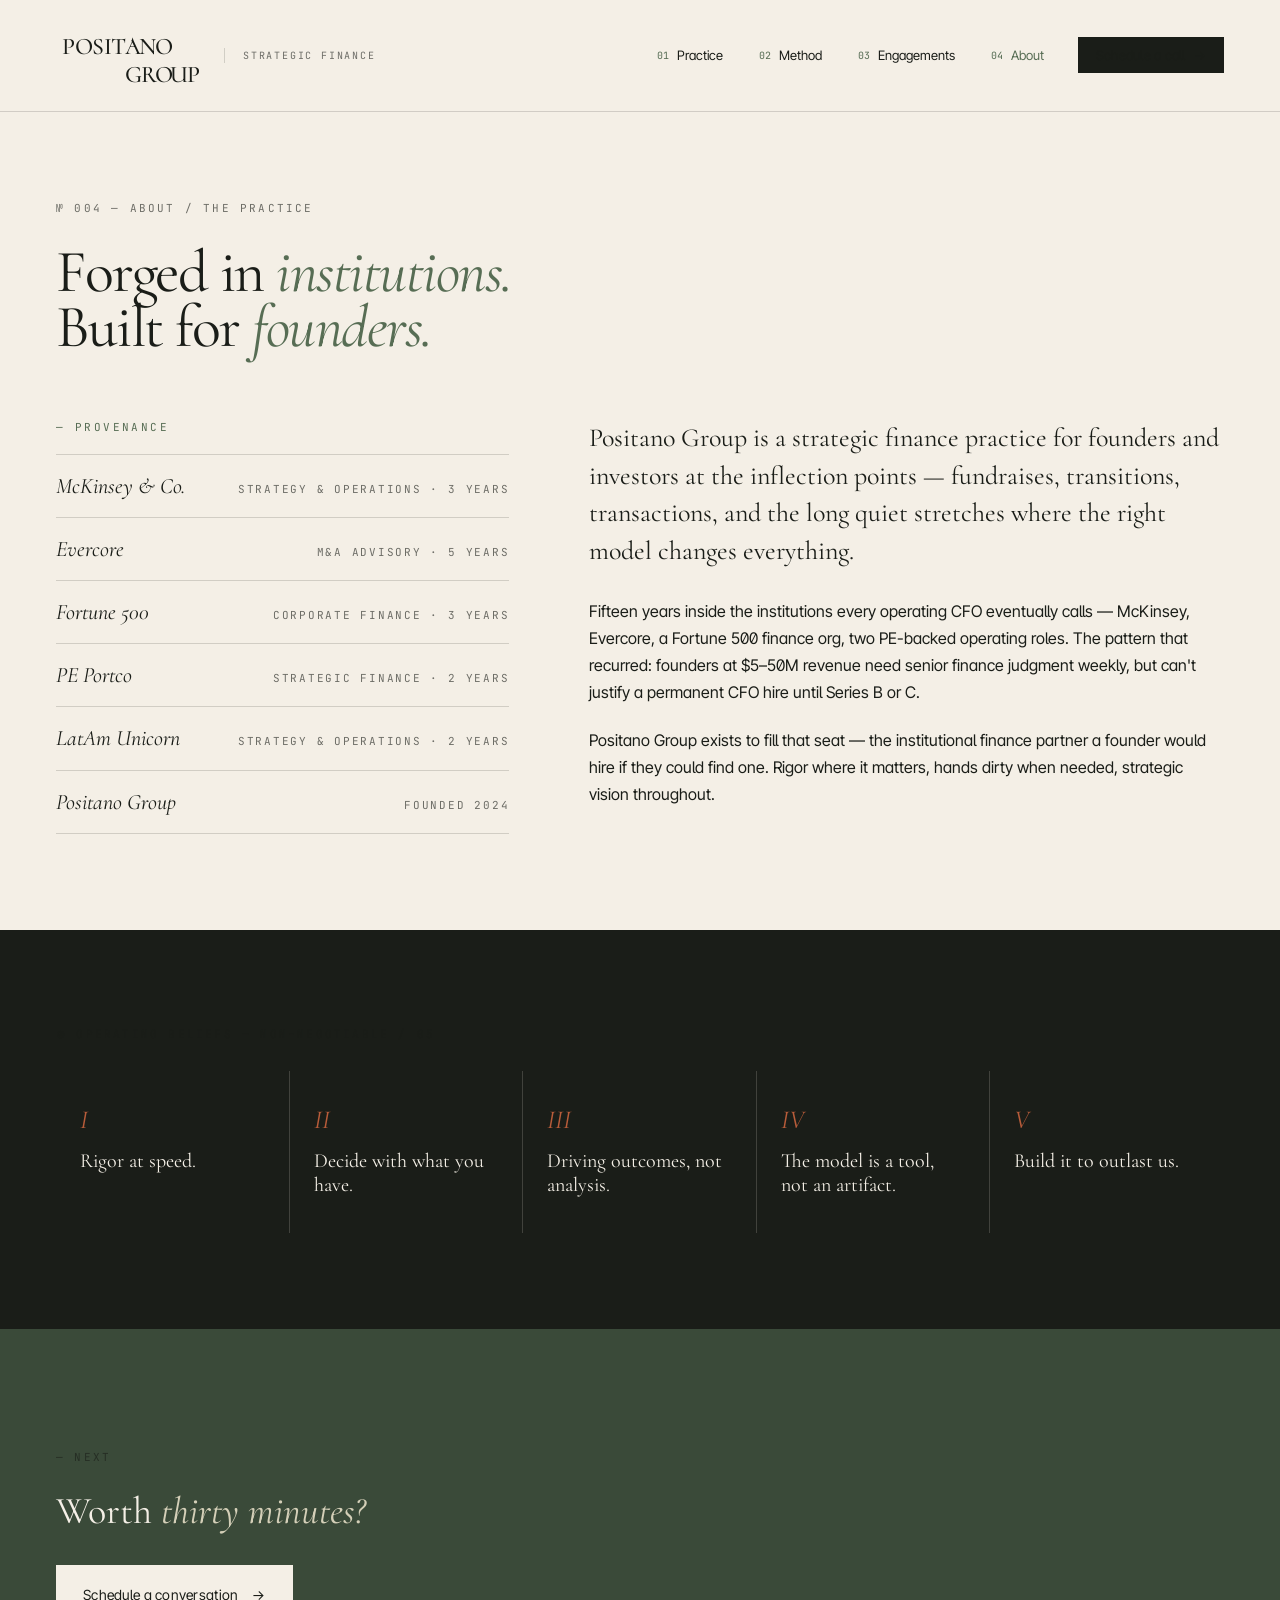
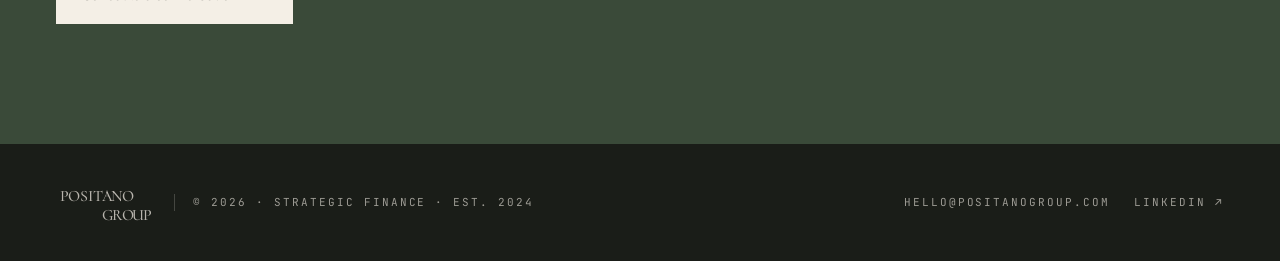
==== about.html @ 6367e3c0 "Add files via upload" ====
<!DOCTYPE html>
<html lang="en">
<head>
<meta charset="UTF-8">
<meta name="viewport" content="width=device-width, initial-scale=1.0">
<title>About | Positano Group — Strategic Finance</title>
<meta name="description" content="Founded in 2024 by a former operator and banker with McKinsey and Evercore experience. Institutional rigor combined with hands-on operational execution.">
<meta name="keywords" content="Positano Group founder, McKinsey CFO, Evercore advisor, fractional CFO background, strategic finance founder">
<meta name="author" content="Positano Group">
<meta name="robots" content="index, follow">
<meta name="theme-color" content="#3a4a39">
<link rel="canonical" href="https://positanogroup.com/about.html">

<meta property="og:type" content="website">
<meta property="og:url" content="https://positanogroup.com/about.html">
<meta property="og:title" content="About — Positano Group">
<meta property="og:description" content="Forged in institutions. Built for founders. A strategic finance practice for the inflection points.">
<meta property="og:image" content="https://positanogroup.com/og-image.png">
<meta property="og:image:width" content="1200">
<meta property="og:image:height" content="630">
<meta property="og:image:alt" content="Positano Group — Strategic Finance & Fractional CFO">
<meta property="twitter:card" content="summary_large_image">
<meta property="twitter:title" content="About — Positano Group">
<meta property="twitter:description" content="Forged in institutions. Built for founders.">
<meta property="twitter:image" content="https://positanogroup.com/og-image.png">

<link rel="icon" type="image/x-icon" href="favicon.ico">
<link rel="apple-touch-icon" href="apple-touch-icon.png">
<link rel="icon" type="image/png" sizes="512x512" href="icon-512.png">

<link rel="preconnect" href="https://fonts.googleapis.com">
<link rel="preconnect" href="https://fonts.gstatic.com" crossorigin>

<link href="https://fonts.googleapis.com/css2?family=Cormorant+Garamond:ital,wght@0,400;0,500;0,600;1,400;1,500&family=Inter+Tight:wght@400;500;600&family=JetBrains+Mono:wght@400;500&display=swap" rel="stylesheet">
<link rel="stylesheet" href="assets/styles.css">

<script type="application/ld+json">
{
  "@context": "https://schema.org",
  "@type": "AboutPage",
  "name": "About Positano Group",
  "url": "https://positanogroup.com/about.html",
  "mainEntity": { "@id": "https://positanogroup.com/#org" }
}
</script>
<script type="application/ld+json">
{
  "@context": "https://schema.org",
  "@type": "BreadcrumbList",
  "itemListElement": [
    { "@type": "ListItem", "position": 1, "name": "Home", "item": "https://positanogroup.com/" },
    { "@type": "ListItem", "position": 2, "name": "About", "item": "https://positanogroup.com/about.html" }
  ]
}
</script>
</head>
<body>
<a class="skip-link" href="#main">Skip to main content</a>

<header class="site-nav">
  <div class="nav-container">
    <a href="/" class="nav-brand" aria-label="Positano Group home">
      <span class="nav-logo">
        <svg viewBox="-8 -8 189.2 84" xmlns="http://www.w3.org/2000/svg" role="img" aria-label="POSITANO GROUP">
          <g font-family='"Cormorant Garamond", Georgia, serif' font-weight="500" font-size="30" fill="currentColor" text-anchor="middle">
            <text x="8.00" y="32">P</text><text x="26.80" y="32">O</text><text x="44.60" y="32">S</text><text x="57.90" y="32">I</text><text x="71.20" y="32">T</text><text x="88.50" y="32">A</text><text x="107.80" y="32">N</text><text x="127.60" y="32">O</text>
            <text x="89.50" y="68">G</text><text x="108.80" y="68">R</text><text x="127.60" y="68">O</text><text x="146.90" y="68">U</text><text x="165.20" y="68">P</text>
          </g>
        </svg>
      </span>
      <span class="nav-tag">Strategic Finance</span>
    </a>
    <button class="nav-toggle" type="button" aria-label="Toggle navigation menu" aria-expanded="false" aria-controls="primary-nav">
      <span></span><span></span><span></span>
    </button>
    <nav class="nav-links" id="primary-nav" aria-label="Primary">
      <a href="services.html"><span class="num">01</span>Practice</a>
      <a href="index.html#approach"><span class="num">02</span>Method</a>
      <a href="cases.html"><span class="num">03</span>Engagements</a>
      <a href="about.html"><span class="num">04</span>About</a>
      <a href="contact.html" class="nav-cta">Schedule a call <span aria-hidden="true">→</span></a>
    </nav>
  </div>
</header>

<main id="main">

<section class="page-hero">
  <div class="section-meta">№ 004 — About / The Practice</div>
  <h1>Forged in <span class="accent">institutions.</span><br>Built for <span class="accent">founders.</span></h1>
</section>

<section class="about-body">
  <div class="about-grid">
    <div>
      <div class="provenance-label">— Provenance</div>
      <ul class="provenance-list">
        <li><span class="k">McKinsey &amp; Co.</span><span class="v">Strategy &amp; Operations · 3 years</span></li>
        <li><span class="k">Evercore</span><span class="v">M&amp;A Advisory · 5 years</span></li>
        <li><span class="k">Fortune 500</span><span class="v">Corporate Finance · 3 years</span></li>
        <li><span class="k">PE Portco</span><span class="v">Strategic Finance · 2 years</span></li>
        <li><span class="k">LatAm Unicorn</span><span class="v">Strategy &amp; Operations · 2 years</span></li>
        <li><span class="k">Positano Group</span><span class="v">Founded 2024</span></li>
      </ul>
    </div>
    <div class="about-prose">
      <p class="lede">Positano Group is a strategic finance practice for founders and investors at the inflection points — fundraises, transitions, transactions, and the long quiet stretches where the right model changes everything.</p>
      <p>Fifteen years inside the institutions every operating CFO eventually calls — McKinsey, Evercore, a Fortune 500 finance org, two PE-backed operating roles. The pattern that recurred: founders at $5–50M revenue need senior finance judgment weekly, but can't justify a permanent CFO hire until Series B or C.</p>
      <p>Positano Group exists to fill that seat — the institutional finance partner a founder would hire if they could find one. Rigor where it matters, hands dirty when needed, strategic vision throughout.</p>
    </div>
  </div>
</section>

<section class="beliefs" aria-labelledby="beliefs-heading">
  <div class="section-meta">⊕ Operating Beliefs — Non-negotiable / 05</div>
  <h2 id="beliefs-heading" class="sr-only">Operating Beliefs</h2>
  <div class="beliefs-grid">
    <div class="belief"><span class="num">I</span><span class="t">Rigor at speed.</span></div>
    <div class="belief"><span class="num">II</span><span class="t">Decide with what you have.</span></div>
    <div class="belief"><span class="num">III</span><span class="t">Driving outcomes, not analysis.</span></div>
    <div class="belief"><span class="num">IV</span><span class="t">The model is a tool, not an artifact.</span></div>
    <div class="belief"><span class="num">V</span><span class="t">Build it to outlast us.</span></div>
  </div>
</section>

<section class="simple-cta" aria-labelledby="about-cta-heading">
  <div class="section-meta">— Next</div>
  <h2 id="about-cta-heading">Worth <span class="accent">thirty minutes?</span></h2>
  <a href="contact.html" class="btn-cream btn-inline">Schedule a conversation <span aria-hidden="true">→</span></a>
</section>

</main>

<footer class="site-footer">
  <div class="footer-brand">
    <span class="footer-logo">
      <svg viewBox="-8 -8 189.2 84" xmlns="http://www.w3.org/2000/svg" role="img" aria-label="POSITANO GROUP">
        <g font-family='"Cormorant Garamond", Georgia, serif' font-weight="500" font-size="30" fill="currentColor" text-anchor="middle">
          <text x="8.00" y="32">P</text><text x="26.80" y="32">O</text><text x="44.60" y="32">S</text><text x="57.90" y="32">I</text><text x="71.20" y="32">T</text><text x="88.50" y="32">A</text><text x="107.80" y="32">N</text><text x="127.60" y="32">O</text>
          <text x="89.50" y="68">G</text><text x="108.80" y="68">R</text><text x="127.60" y="68">O</text><text x="146.90" y="68">U</text><text x="165.20" y="68">P</text>
        </g>
      </svg>
    </span>
    <span class="footer-meta">© 2026 · Strategic Finance · Est. 2024</span>
  </div>
  <div class="footer-links">
    <a href="mailto:hello@positanogroup.com">hello@positanogroup.com</a>
    <a href="https://www.linkedin.com/company/positanogroup/" target="_blank" rel="noopener">LinkedIn ↗</a>
  </div>
</footer>

<script src="assets/site.js" defer></script>
</body>
</html>
---- assets/styles.css ----
/* =========================================================
   POSITANO GROUP — Production Stylesheet
   Editorial × Institutional · Single shared sheet, cached
   ========================================================= */

:root {
  /* Brand tokens */
  --a-cream: #f4efe6;
  --a-cream-warm: #ebe4d5;
  --a-paper: #fafaf6;
  --a-ink: #1a1d18;
  --a-ink-soft: rgba(26, 29, 24, 0.62);
  --a-rule: rgba(26, 29, 24, 0.16);
  --a-rule-soft: rgba(26, 29, 24, 0.08);
  --a-sage: #576d54;
  --a-sage-deep: #3a4a39;
  --a-sage-light: #9bb094;
  --a-gold: #b8945d;
  --a-clay: #b85c3a;

  /* Type stacks */
  --font-serif: "Cormorant Garamond", "EB Garamond", Georgia, "Times New Roman", serif;
  --font-sans:  "Inter Tight", "Helvetica Neue", Helvetica, Arial, sans-serif;
  --font-mono:  "JetBrains Mono", "IBM Plex Mono", ui-monospace, "SF Mono", Menlo, monospace;

  /* Spacing scale */
  --pad-x: 56px;
  --pad-x-sm: 24px;
  --nav-h: 80px;
}

/* ----- Reset ----- */
*, *::before, *::after { box-sizing: border-box; }
html { -webkit-text-size-adjust: 100%; scroll-behavior: smooth; }
body {
  margin: 0;
  background: var(--a-cream);
  color: var(--a-ink);
  font-family: var(--font-sans);
  font-size: 16px;
  line-height: 1.55;
  -webkit-font-smoothing: antialiased;
  -moz-osx-font-smoothing: grayscale;
  font-feature-settings: "ss01", "ss02", "cv11";
}
img, svg { display: block; max-width: 100%; }
button { font: inherit; cursor: pointer; background: none; border: none; padding: 0; color: inherit; }
a { color: inherit; text-decoration: none; }
h1, h2, h3, h4, h5, h6 { margin: 0; font-weight: 400; }
p, ul, ol { margin: 0; }
ul, ol { padding: 0; list-style: none; }
input, textarea, select { font: inherit; color: inherit; }

/* Screen-reader only */
.sr-only {
  position: absolute;
  width: 1px; height: 1px;
  padding: 0; margin: -1px;
  overflow: hidden;
  clip: rect(0, 0, 0, 0);
  white-space: nowrap;
  border: 0;
}

/* Skip link — a11y */
.skip-link {
  position: absolute; left: -9999px; top: 0;
  background: var(--a-ink); color: var(--a-cream);
  padding: 12px 18px; font-family: var(--font-mono); font-size: 12px;
  letter-spacing: 0.18em; z-index: 9999;
}
.skip-link:focus { left: 16px; top: 16px; }

/* ----- Type utilities ----- */
.font-serif { font-family: var(--font-serif); }
.font-sans  { font-family: var(--font-sans); }
.font-mono  { font-family: var(--font-mono); }
.tnum { font-variant-numeric: tabular-nums; }
.italic { font-style: italic; }
.sage { color: var(--a-sage); }
.sage-light { color: var(--a-sage-light); }
.clay { color: var(--a-clay); }
.ink-soft { color: var(--a-ink-soft); }

.meta {
  font-family: var(--font-mono);
  font-size: 11px;
  letter-spacing: 0.2em;
  text-transform: uppercase;
  color: var(--a-ink-soft);
}
.meta-sm {
  font-family: var(--font-mono);
  font-size: 10px;
  letter-spacing: 0.18em;
  text-transform: uppercase;
}

/* ============================================================
   NAVIGATION
   ============================================================ */
.site-nav {
  position: sticky; top: 0; z-index: 50;
  background: rgba(244, 239, 230, 0.96);
  backdrop-filter: blur(8px);
  -webkit-backdrop-filter: blur(8px);
  border-bottom: 1px solid var(--a-rule);
}
.nav-container {
  display: flex; align-items: center; justify-content: space-between;
  padding: 22px var(--pad-x);
  gap: 24px;
}
.nav-brand {
  display: flex; align-items: center; gap: 18px;
  flex-shrink: 0;
}
.nav-logo {
  width: 150px;
  color: var(--a-ink);
}
.nav-logo svg { width: 100%; height: auto; }
.nav-tag {
  font-family: var(--font-mono);
  font-size: 10px;
  letter-spacing: 0.18em;
  text-transform: uppercase;
  color: var(--a-ink-soft);
  padding-left: 18px;
  border-left: 1px solid var(--a-rule);
  white-space: nowrap;
}
.nav-links {
  display: flex; align-items: center; gap: 0;
}
.nav-links a {
  font-size: 13px;
  padding: 8px 18px;
  display: inline-flex; align-items: center; gap: 8px;
  color: var(--a-ink);
  transition: color 0.2s;
}
.nav-links a:hover,
.nav-links a.is-active { color: var(--a-sage); }
.nav-links a .num {
  font-family: var(--font-mono);
  font-size: 10px;
  color: var(--a-sage);
}
.nav-cta {
  margin-left: 16px;
  background: var(--a-ink);
  color: var(--a-cream);
  padding: 12px 22px;
  font-size: 13px;
  letter-spacing: 0.02em;
  display: inline-flex; align-items: center; gap: 10px;
  transition: background 0.2s, transform 0.2s;
}
.nav-cta:hover { background: var(--a-sage-deep); transform: translateY(-1px); }

/* Hamburger */
.nav-toggle {
  display: none;
  width: 32px; height: 32px;
  flex-direction: column;
  justify-content: center; align-items: center;
  gap: 5px;
}
.nav-toggle span {
  width: 22px; height: 1.5px;
  background: var(--a-ink);
  transition: transform 0.3s, opacity 0.2s;
}
.nav-toggle[aria-expanded="true"] span:nth-child(1) { transform: translateY(6.5px) rotate(45deg); }
.nav-toggle[aria-expanded="true"] span:nth-child(2) { opacity: 0; }
.nav-toggle[aria-expanded="true"] span:nth-child(3) { transform: translateY(-6.5px) rotate(-45deg); }

/* ============================================================
   SECTION PADDING + SHARED BLOCKS
   ============================================================ */
section {
  padding: 100px var(--pad-x);
}
.section-tight { padding: 64px var(--pad-x); }
.section-loose { padding: 140px var(--pad-x); }

.section-meta {
  font-family: var(--font-mono);
  font-size: 11px;
  letter-spacing: 0.2em;
  text-transform: uppercase;
  color: var(--a-ink-soft);
  margin-bottom: 28px;
  display: flex; align-items: center; gap: 14px;
  flex-wrap: wrap;
}
.section-meta .seats {
  color: var(--a-clay);
}
.section-meta .rule {
  flex: 1; height: 1px; background: var(--a-ink);
  min-width: 40px;
}

/* Tiny secondary geometric mark — preserves DGrid feel */
.mark-grid {
  width: 12px; height: 12px;
  flex-shrink: 0;
}

/* ============================================================
   HOMEPAGE — HERO
   ============================================================ */
.hero {
  padding: 88px var(--pad-x) 72px;
  position: relative;
}
.hero-grid {
  display: grid;
  grid-template-columns: 1.6fr 1fr;
  gap: 64px;
  align-items: end;
}
.hero h1 {
  font-family: var(--font-serif);
  font-size: clamp(40px, 5.5vw, 68px);
  line-height: 0.92;
  letter-spacing: -0.025em;
  font-weight: 400;
}
.hero h1 .accent { font-style: italic; color: var(--a-sage); }
.hero-side {
  padding-bottom: 12px;
}
.hero-side p {
  font-size: clamp(16px, 1.4vw, 18px);
  line-height: 1.55;
  margin-bottom: 32px;
  color: var(--a-ink);
}
.hero-ctas {
  display: flex; flex-direction: column; gap: 10px;
}

/* Buttons */
.btn-primary,
.btn-ghost,
.btn-cream {
  display: inline-flex;
  justify-content: space-between;
  align-items: center;
  padding: 18px 26px;
  font-size: 14px;
  letter-spacing: 0.02em;
  font-family: var(--font-sans);
  transition: background 0.25s, color 0.25s, transform 0.2s, border-color 0.25s;
  text-align: left;
  width: 100%;
}
.btn-primary {
  background: var(--a-ink);
  color: var(--a-cream);
  border: 1px solid var(--a-ink);
}
.btn-primary:hover { background: var(--a-sage-deep); border-color: var(--a-sage-deep); transform: translateY(-1px); }
.btn-ghost {
  background: transparent;
  color: var(--a-ink);
  border: 1px solid var(--a-ink);
}
.btn-ghost:hover { background: var(--a-ink); color: var(--a-cream); transform: translateY(-1px); }
.btn-cream {
  background: var(--a-cream);
  color: var(--a-ink);
  border: 1px solid var(--a-cream);
}
.btn-cream:hover { background: transparent; color: var(--a-cream); border-color: var(--a-cream); transform: translateY(-1px); }
.btn-inline {
  display: inline-flex;
  width: auto;
  gap: 14px;
}

/* ============================================================
   CREDENTIALS STRIP
   ============================================================ */
.credentials {
  border-top: 1px solid var(--a-rule);
  border-bottom: 1px solid var(--a-rule);
  padding: 24px var(--pad-x);
  display: flex; gap: 40px; align-items: center;
  background: var(--a-cream);
}
.credentials-label {
  font-family: var(--font-mono);
  font-size: 10px;
  letter-spacing: 0.22em;
  text-transform: uppercase;
  color: var(--a-ink-soft);
  flex-shrink: 0;
}
.credentials-list {
  display: flex; gap: 32px; flex: 1; flex-wrap: wrap;
}
.credentials-list li {
  display: flex; align-items: baseline; gap: 8px;
}
.credentials-list .k {
  font-family: var(--font-serif);
  font-size: 22px;
  font-style: italic;
}
.credentials-list .v {
  font-family: var(--font-mono);
  font-size: 10px;
  letter-spacing: 0.14em;
  text-transform: uppercase;
  color: var(--a-ink-soft);
}

/* ============================================================
   PHILOSOPHY (DARK)
   ============================================================ */
.philosophy {
  padding: 140px var(--pad-x);
  background: var(--a-ink);
  color: var(--a-cream);
  position: relative;
  overflow: hidden;
}
.regmark {
  position: absolute;
  font-family: var(--font-mono);
  font-size: 9px;
  letter-spacing: 0.2em;
  color: rgba(244, 239, 230, 0.35);
}
.regmark.tl { top: 24px; left: 24px; }
.regmark.tr { top: 24px; right: 24px; }
.regmark.bl { bottom: 24px; left: 24px; }
.regmark.br { bottom: 24px; right: 24px; }

.philosophy .section-meta { color: var(--a-clay); margin-bottom: 48px; }
.philosophy-quote {
  font-family: var(--font-serif);
  font-size: clamp(38px, 5.5vw, 68px);
  line-height: 0.92;
  font-weight: 400;
  letter-spacing: -0.03em;
  margin-bottom: 80px;
  max-width: 1280px;
}
.philosophy-quote .q-clay { color: var(--a-clay); font-style: italic; }
.philosophy-quote .q-sage { color: var(--a-sage-light); font-style: italic; }

.philosophy-cols {
  display: grid;
  grid-template-columns: repeat(3, 1fr);
  gap: 56px;
  padding-top: 40px;
  border-top: 1px solid rgba(244, 239, 230, 0.2);
}
.phil-col-head {
  display: flex; align-items: center; gap: 10px; margin-bottom: 18px;
}
.phil-col-head .num {
  font-family: var(--font-serif);
  font-size: 22px;
  font-style: italic;
  color: var(--a-clay);
}
.phil-col-head .rule {
  flex: 1; height: 1px; background: rgba(244, 239, 230, 0.25);
}
.phil-col-label {
  font-family: var(--font-mono);
  font-size: 11px;
  letter-spacing: 0.18em;
  text-transform: uppercase;
  color: var(--a-clay);
  margin-bottom: 14px;
}
.phil-col p {
  font-size: 16px; line-height: 1.55;
  color: rgba(244, 239, 230, 0.88);
}

/* ============================================================
   PRACTICE (services rows)
   ============================================================ */
.practice {
  padding: 120px var(--pad-x);
  background: var(--a-cream-warm);
  border-top: 1px solid var(--a-rule);
}
.practice-head {
  display: grid;
  grid-template-columns: 1fr 1.4fr;
  gap: 64px;
  align-items: end;
  margin-bottom: 72px;
}
.practice-head h2 {
  font-family: var(--font-serif);
  font-size: clamp(28px, 3.2vw, 38px);
  line-height: 0.98;
}
.practice-head p {
  font-size: 17px; line-height: 1.55; color: var(--a-ink-soft);
  padding-bottom: 12px;
}
.practice-list { border-top: 1px solid var(--a-rule); }
.practice-row {
  display: grid;
  grid-template-columns: 60px 1.2fr 1.6fr 220px;
  gap: 48px;
  padding: 40px 0;
  border-bottom: 1px solid var(--a-rule);
  align-items: start;
}
.practice-row .num {
  font-family: var(--font-serif);
  font-size: 28px;
  font-style: italic;
  color: var(--a-sage);
  padding-top: 4px;
}
.practice-row h3 {
  font-family: var(--font-serif);
  font-size: clamp(24px, 2.6vw, 32px);
  line-height: 1.1;
}
.practice-row .tag {
  font-family: var(--font-mono);
  font-size: 10px;
  letter-spacing: 0.18em;
  text-transform: uppercase;
  color: var(--a-ink-soft);
  margin-bottom: 12px;
}
.practice-row .blurb {
  font-size: 15px; line-height: 1.55; margin-bottom: 18px;
}
.practice-row .deliv {
  display: grid;
  grid-template-columns: 1fr 1fr;
  gap: 6px 16px;
}
.practice-row .deliv li {
  font-size: 13px; line-height: 1.5;
  color: var(--a-ink-soft);
  display: flex; gap: 8px;
}
.practice-row .deliv li::before {
  content: "—"; color: var(--a-sage); flex-shrink: 0;
}
.practice-row .inquire {
  font-family: var(--font-mono);
  font-size: 11px; letter-spacing: 0.18em;
  text-transform: uppercase;
  align-self: start;
  justify-self: end;
  display: inline-flex; align-items: center; gap: 8px;
  border-bottom: 1px solid var(--a-ink);
  padding-bottom: 2px;
  transition: color 0.2s, border-color 0.2s;
}
.practice-row .inquire:hover { color: var(--a-sage); border-color: var(--a-sage); }

/* ============================================================
   OPERATING MODEL (4 phases)
   ============================================================ */
.opmodel { padding: 120px var(--pad-x); }
.opmodel h2 {
  font-family: var(--font-serif);
  font-size: clamp(28px, 3.2vw, 38px);
  line-height: 0.98;
  margin-bottom: 64px;
  max-width: 1100px;
}
.phases {
  display: grid;
  grid-template-columns: repeat(4, 1fr);
  border-top: 1px solid var(--a-rule);
}
.phase {
  padding: 32px 28px 32px 28px;
  border-right: 1px solid var(--a-rule);
}
.phase:first-child { padding-left: 0; }
.phase:last-child { border-right: none; padding-right: 0; }
.phase .wk {
  font-family: var(--font-mono);
  font-size: 11px;
  letter-spacing: 0.18em;
  color: var(--a-sage);
  margin-bottom: 28px;
}
.phase h3 {
  font-family: var(--font-serif);
  font-size: 26px;
  margin-bottom: 16px;
  letter-spacing: -0.01em;
}
.phase p {
  font-size: 14px;
  line-height: 1.55;
  color: var(--a-ink-soft);
}

/* ============================================================
   CASES TABLE (dark — homepage preview)
   ============================================================ */
.cases-preview {
  padding: 120px var(--pad-x);
  background: var(--a-ink);
  color: var(--a-cream);
}
.cases-head {
  display: flex; justify-content: space-between;
  align-items: flex-end; gap: 32px;
  margin-bottom: 64px;
  flex-wrap: wrap;
}
.cases-head h2 {
  font-family: var(--font-serif);
  font-size: clamp(32px, 3.6vw, 42px);
  line-height: 0.95;
}
.cases-head .meta { color: rgba(244, 239, 230, 0.55); margin-bottom: 24px; }
.cases-head .view-all {
  font-family: var(--font-mono);
  font-size: 11px;
  letter-spacing: 0.18em;
  text-transform: uppercase;
  border-bottom: 1px solid var(--a-cream);
  padding-bottom: 3px;
  transition: color 0.2s, border-color 0.2s;
}
.cases-head .view-all:hover { color: var(--a-sage-light); border-color: var(--a-sage-light); }

.cases-table {
  border: 1px solid rgba(244, 239, 230, 0.2);
}
.cases-thead,
.cases-row {
  display: grid;
  grid-template-columns: 1.6fr 1fr 2fr 3fr 1fr;
  gap: 16px;
  padding: 24px;
  align-items: center;
}
.cases-thead {
  padding: 14px 24px;
  border-bottom: 1px solid rgba(244, 239, 230, 0.2);
  font-family: var(--font-mono);
  font-size: 10px;
  letter-spacing: 0.2em;
  text-transform: uppercase;
  color: rgba(244, 239, 230, 0.55);
}
.cases-thead span:last-child { text-align: right; }
.cases-row {
  border-bottom: 1px solid rgba(244, 239, 230, 0.12);
}
.cases-row:last-child { border-bottom: none; }
.cases-row .co {
  font-family: var(--font-serif);
  font-size: 20px;
}
.cases-row .stage {
  font-family: var(--font-mono);
  font-size: 11px;
  letter-spacing: 0.14em;
  color: var(--a-sage-light);
}
.cases-row .focus { font-size: 13px; color: rgba(244, 239, 230, 0.7); }
.cases-row .outcome { font-size: 13px; line-height: 1.5; color: rgba(244, 239, 230, 0.85); }
.cases-row .metric { text-align: right; }
.cases-row .metric .n {
  font-family: var(--font-serif);
  font-variant-numeric: tabular-nums;
  font-size: 28px;
  font-style: italic;
  color: var(--a-sage-light);
}
.cases-row .metric .l {
  font-family: var(--font-mono);
  font-size: 9px;
  letter-spacing: 0.16em;
  text-transform: uppercase;
  color: rgba(244, 239, 230, 0.5);
  margin-top: 4px;
}

/* ============================================================
   ENGAGEMENT / PRICING TIERS
   ============================================================ */
.engagement { padding: 120px var(--pad-x); }
.engagement h2 {
  font-family: var(--font-serif);
  font-size: clamp(28px, 3.2vw, 38px);
  line-height: 0.98;
  margin-bottom: 64px;
  max-width: 1100px;
}
.tiers {
  display: grid;
  grid-template-columns: repeat(3, 1fr);
  border: 1px solid var(--a-rule);
}
.tier {
  padding: 36px;
  background: transparent;
  color: var(--a-ink);
  border-right: 1px solid var(--a-rule);
  display: flex; flex-direction: column;
}
.tier:last-child { border-right: none; }
.tier.featured {
  background: var(--a-sage-deep);
  color: var(--a-cream);
}
.tier-head {
  display: flex; justify-content: space-between;
  align-items: baseline; margin-bottom: 18px;
  gap: 12px;
}
.tier h3 {
  font-family: var(--font-serif);
  font-size: 26px;
  font-style: italic;
}
.tier-badge {
  font-family: var(--font-mono);
  font-size: 9px;
  letter-spacing: 0.18em;
  text-transform: uppercase;
  background: var(--a-cream);
  color: var(--a-sage-deep);
  padding: 4px 10px;
}
.tier .cad {
  font-family: var(--font-mono);
  font-size: 10px;
  letter-spacing: 0.18em;
  text-transform: uppercase;
  opacity: 0.7;
  margin-bottom: 24px;
}
.tier .desc {
  font-size: 14px;
  line-height: 1.55;
  margin-bottom: 28px;
  opacity: 0.88;
}
.tier ul {
  display: flex; flex-direction: column; gap: 10px;
  margin-bottom: 32px;
  flex: 1;
}
.tier ul li {
  font-size: 13px;
  display: flex; gap: 12px;
  opacity: 0.92;
}
.tier ul li::before { content: "—"; flex-shrink: 0; }
.tier-cta {
  background: var(--a-ink);
  color: var(--a-cream);
  padding: 14px 20px;
  font-size: 13px;
  display: flex; justify-content: space-between; align-items: center;
  transition: background 0.2s, transform 0.2s;
}
.tier.featured .tier-cta {
  background: var(--a-cream);
  color: var(--a-ink);
}
.tier-cta:hover { transform: translateY(-1px); }
.engagement-note {
  font-size: 13px;
  color: var(--a-ink-soft);
  margin-top: 24px;
  font-style: italic;
}

/* ============================================================
   CONTACT / CTA (DARK SAGE)
   ============================================================ */
.contact {
  padding: 140px var(--pad-x);
  background: var(--a-sage-deep);
  color: var(--a-cream);
}
.contact-grid {
  display: grid;
  grid-template-columns: 1.2fr 1fr;
  gap: 80px;
}
.contact-lede h2 {
  font-family: var(--font-serif);
  font-size: clamp(38px, 5vw, 60px);
  line-height: 0.92;
}
.contact-lede h2 .accent {
  font-style: italic;
  color: #d4cfb8;
}
.contact-lede p {
  font-size: clamp(16px, 1.4vw, 18px);
  line-height: 1.55;
  margin-top: 40px;
  max-width: 480px;
  color: rgba(244, 239, 230, 0.85);
}
.contact-meta {
  margin-top: 48px;
  display: flex; flex-direction: column; gap: 14px;
}
.contact-meta .row {
  display: flex; justify-content: space-between;
  align-items: baseline;
  border-bottom: 1px solid rgba(244, 239, 230, 0.2);
  padding-bottom: 10px;
  gap: 16px;
}
.contact-meta .k {
  font-family: var(--font-mono);
  font-size: 11px;
  letter-spacing: 0.18em;
  text-transform: uppercase;
  color: rgba(244, 239, 230, 0.55);
}
.contact-meta .v {
  font-family: var(--font-serif);
  font-size: 18px;
  text-align: right;
}
.contact-meta a.v { transition: color 0.2s; }
.contact-meta a.v:hover { color: var(--a-sage-light); }

.contact-form-card {
  background: var(--a-cream);
  color: var(--a-ink);
  padding: 36px;
}
.contact-form-card .form-meta {
  font-family: var(--font-mono);
  font-size: 10px;
  letter-spacing: 0.2em;
  text-transform: uppercase;
  color: var(--a-ink-soft);
  margin-bottom: 28px;
}

/* Form fields styled to match the editorial intake card */
.form-field {
  margin-bottom: 22px;
  border-bottom: 1px solid var(--a-rule);
  padding-bottom: 12px;
}
.form-field label {
  display: block;
  font-family: var(--font-mono);
  font-size: 10px;
  letter-spacing: 0.18em;
  text-transform: uppercase;
  color: var(--a-ink-soft);
  margin-bottom: 8px;
}
.form-field input,
.form-field textarea {
  width: 100%;
  border: none;
  background: transparent;
  font-family: var(--font-serif);
  font-size: 20px;
  color: var(--a-ink);
  padding: 4px 0;
  outline: none;
  resize: vertical;
}
.form-field input::placeholder,
.form-field textarea::placeholder {
  color: var(--a-ink-soft);
  font-style: italic;
}
.form-field input:focus,
.form-field textarea:focus {
  outline: none;
}
.form-field:focus-within {
  border-bottom-color: var(--a-sage);
}
.form-field textarea {
  font-family: var(--font-sans);
  font-size: 14px;
  min-height: 90px;
  line-height: 1.55;
}
.form-submit {
  width: 100%;
  background: var(--a-ink);
  color: var(--a-cream);
  padding: 18px 24px;
  font-size: 14px;
  letter-spacing: 0.02em;
  display: flex; justify-content: space-between; align-items: center;
  transition: background 0.25s, transform 0.2s;
  margin-top: 8px;
}
.form-submit:hover { background: var(--a-sage); transform: translateY(-1px); }
.form-success {
  display: none;
  background: var(--a-sage);
  color: var(--a-cream);
  padding: 18px 24px;
  font-size: 14px;
  margin-top: 8px;
}
.form-success.is-visible { display: block; }

/* ============================================================
   CALENDLY (lazy-loaded)
   ============================================================ */
.calendly-shell {
  margin-top: 40px;
  background: var(--a-cream);
  color: var(--a-ink);
  padding: 28px;
  display: flex; flex-direction: column; align-items: flex-start;
  gap: 18px;
  border: 1px solid var(--a-rule);
}
.calendly-shell h3 {
  font-family: var(--font-serif);
  font-size: 22px;
  font-style: italic;
}
.calendly-shell p {
  font-size: 13px; line-height: 1.55; color: var(--a-ink-soft);
}
.calendly-load-btn {
  display: inline-flex; align-items: center; gap: 12px;
  background: var(--a-ink);
  color: var(--a-cream);
  padding: 14px 22px;
  font-size: 13px;
  letter-spacing: 0.02em;
  transition: background 0.2s, transform 0.2s;
}
.calendly-load-btn:hover { background: var(--a-sage); transform: translateY(-1px); }
.calendly-inline-widget { width: 100%; min-height: 700px; }

/* ============================================================
   FOOTER
   ============================================================ */
.site-footer {
  padding: 36px var(--pad-x);
  background: var(--a-ink);
  color: rgba(244, 239, 230, 0.6);
  display: flex; justify-content: space-between;
  align-items: center; gap: 24px;
  flex-wrap: wrap;
}
.footer-brand {
  display: flex; align-items: center; gap: 18px;
}
.footer-logo { width: 100px; opacity: 0.85; color: rgba(244, 239, 230, 0.85); }
.footer-logo svg { width: 100%; height: auto; }
.footer-meta {
  font-family: var(--font-mono);
  font-size: 11px;
  letter-spacing: 0.18em;
  text-transform: uppercase;
  padding-left: 18px;
  border-left: 1px solid rgba(244, 239, 230, 0.2);
}
.footer-links {
  font-family: var(--font-mono);
  font-size: 11px;
  letter-spacing: 0.18em;
  text-transform: uppercase;
  display: flex; gap: 24px;
}
.footer-links a { transition: color 0.2s; }
.footer-links a:hover { color: var(--a-cream); }

/* ============================================================
   SERVICES PAGE — detailed rows
   ============================================================ */
.page-hero { padding: 88px var(--pad-x) 64px; }
.page-hero h1 {
  font-family: var(--font-serif);
  font-size: clamp(40px, 5vw, 60px);
  line-height: 0.92;
  letter-spacing: -0.025em;
}
.page-hero h1 .accent { font-style: italic; color: var(--a-sage); }
.page-hero p {
  font-size: clamp(16px, 1.4vw, 18px);
  line-height: 1.55;
  margin-top: 40px;
  max-width: 720px;
}

.services-list {
  padding: 0 var(--pad-x);
  background: var(--a-cream-warm);
  border-top: 1px solid var(--a-rule);
  border-bottom: 1px solid var(--a-rule);
}
.service-row {
  display: grid;
  grid-template-columns: 80px 1.3fr 2fr 200px;
  gap: 56px;
  padding: 64px 0;
  border-bottom: 1px solid var(--a-rule);
  align-items: start;
}
.service-row:last-child { border-bottom: none; }
.service-row .num {
  font-family: var(--font-serif);
  font-size: 42px;
  font-style: italic;
  color: var(--a-sage);
  line-height: 1;
}
.service-row .cat {
  font-family: var(--font-mono);
  font-size: 10px;
  letter-spacing: 0.22em;
  text-transform: uppercase;
  color: var(--a-ink-soft);
  margin-bottom: 16px;
}
.service-row h2 {
  font-family: var(--font-serif);
  font-size: clamp(26px, 3vw, 34px);
  line-height: 1.05;
  margin-bottom: 18px;
}
.service-row .lede { font-size: 16px; line-height: 1.55; }
.service-row .deliv-label {
  font-family: var(--font-mono);
  font-size: 11px;
  letter-spacing: 0.2em;
  text-transform: uppercase;
  color: var(--a-sage);
  margin-bottom: 14px;
}
.service-row .deliv-list {
  display: flex; flex-direction: column; gap: 10px;
  margin-bottom: 28px;
}
.service-row .deliv-list li {
  font-size: 14px; line-height: 1.5;
  display: flex; gap: 12px;
}
.service-row .deliv-list li::before { content: "—"; color: var(--a-sage); flex-shrink: 0; }
.service-row .excludes {
  padding-top: 18px;
  border-top: 1px solid var(--a-rule);
}
.service-row .excludes-label {
  font-family: var(--font-mono);
  font-size: 10px;
  letter-spacing: 0.2em;
  text-transform: uppercase;
  color: var(--a-clay);
  margin-bottom: 8px;
}
.service-row .excludes p {
  font-size: 13px; line-height: 1.55;
  color: var(--a-ink-soft);
  font-style: italic;
}
.service-row .when-label {
  font-family: var(--font-mono);
  font-size: 10px;
  letter-spacing: 0.2em;
  text-transform: uppercase;
  color: var(--a-ink-soft);
  margin-bottom: 8px;
}
.service-row .when-body {
  font-size: 13px; line-height: 1.55;
  margin-bottom: 24px;
}

/* ============================================================
   CASES PAGE
   ============================================================ */
.aggregate-band {
  padding: 48px var(--pad-x);
  background: var(--a-cream-warm);
  border-top: 1px solid var(--a-rule);
  border-bottom: 1px solid var(--a-rule);
}
.aggregate-grid {
  display: grid;
  grid-template-columns: repeat(4, 1fr);
}
.aggregate-cell {
  border-right: 1px solid var(--a-rule);
  padding: 0 36px;
}
.aggregate-cell:first-child { padding-left: 0; }
.aggregate-cell:last-child { border-right: none; padding-right: 0; }
.aggregate-cell .n {
  font-family: var(--font-serif);
  font-variant-numeric: tabular-nums;
  font-size: 38px;
  line-height: 1;
  color: var(--a-sage-deep);
}
.aggregate-cell p {
  font-size: 13px;
  line-height: 1.5;
  color: var(--a-ink-soft);
  margin-top: 16px;
}

.case-detail-list { padding: 0 var(--pad-x); }
.case-detail {
  padding: 64px 0;
  border-bottom: 1px solid var(--a-rule);
}
.case-detail:last-child { border-bottom: none; }
.case-detail .case-tag {
  font-family: var(--font-mono);
  font-size: 11px;
  letter-spacing: 0.22em;
  text-transform: uppercase;
  color: var(--a-clay);
  margin-bottom: 18px;
}
.case-detail-grid {
  display: grid;
  grid-template-columns: 2fr 1fr;
  gap: 64px;
}
.case-detail h3 {
  font-family: var(--font-serif);
  font-size: clamp(22px, 2.6vw, 30px);
  line-height: 1.1;
  margin-bottom: 18px;
}
.case-detail .detail-body { font-size: 15px; line-height: 1.6; }
.case-metrics {
  display: flex; flex-direction: column;
  border-left: 1px solid var(--a-rule);
  padding-left: 32px;
}
.case-metric {
  padding: 14px 0;
  border-bottom: 1px solid var(--a-rule);
}
.case-metric:last-child { border-bottom: none; }
.case-metric .n {
  font-family: var(--font-serif);
  font-variant-numeric: tabular-nums;
  font-size: 26px;
  font-style: italic;
  color: var(--a-sage);
  line-height: 1;
}
.case-metric .l {
  font-family: var(--font-mono);
  font-size: 10px;
  letter-spacing: 0.18em;
  text-transform: uppercase;
  color: var(--a-ink-soft);
  margin-top: 6px;
}

/* Full case studies table (preserved from original) */
.full-cases {
  padding: 96px var(--pad-x);
  background: var(--a-cream);
  border-top: 1px solid var(--a-rule);
}
.full-cases h2 {
  font-family: var(--font-serif);
  font-size: clamp(28px, 3.2vw, 38px);
  margin-bottom: 32px;
}
.cases-table-wrap {
  overflow-x: auto;
  border: 1px solid var(--a-rule);
}
.cases-full-table {
  width: 100%;
  border-collapse: collapse;
  min-width: 800px;
}
.cases-full-table thead {
  background: var(--a-sage-deep);
  color: var(--a-cream);
}
.cases-full-table th {
  font-family: var(--font-mono);
  font-size: 10px;
  letter-spacing: 0.2em;
  text-transform: uppercase;
  font-weight: 500;
  padding: 16px 18px;
  text-align: left;
}
.cases-full-table td {
  padding: 18px;
  font-size: 13px;
  line-height: 1.55;
  border-bottom: 1px solid var(--a-rule);
  vertical-align: top;
}
.cases-full-table tr:nth-child(even) td { background: var(--a-cream-warm); }
.cases-full-table tbody tr:last-child td { border-bottom: none; }
.cases-full-table td:first-child {
  font-family: var(--font-serif);
  font-size: 16px;
  font-style: italic;
  color: var(--a-ink);
}

/* ============================================================
   ABOUT PAGE
   ============================================================ */
.about-body {
  padding: 0 var(--pad-x) 96px;
}
.about-grid {
  display: grid;
  grid-template-columns: 1fr 1.4fr;
  gap: 80px;
  align-items: start;
}
.provenance-label {
  font-family: var(--font-mono);
  font-size: 11px;
  letter-spacing: 0.22em;
  text-transform: uppercase;
  color: var(--a-sage);
  margin-bottom: 18px;
}
.provenance-list {
  border-top: 1px solid var(--a-rule);
  border-bottom: 1px solid var(--a-rule);
}
.provenance-list li {
  display: flex; justify-content: space-between; align-items: baseline;
  padding: 14px 0;
  border-bottom: 1px solid var(--a-rule);
  gap: 16px;
}
.provenance-list li:last-child { border-bottom: none; }
.provenance-list .k {
  font-family: var(--font-serif);
  font-size: 22px;
  font-style: italic;
}
.provenance-list .v {
  font-family: var(--font-mono);
  font-size: 11px;
  letter-spacing: 0.16em;
  text-transform: uppercase;
  color: var(--a-ink-soft);
  text-align: right;
}
.about-prose .lede {
  font-family: var(--font-serif);
  font-size: clamp(20px, 2.2vw, 26px);
  line-height: 1.45;
  margin-bottom: 28px;
}
.about-prose p {
  font-size: 16px;
  line-height: 1.7;
  margin-bottom: 20px;
}

.beliefs {
  padding: 96px var(--pad-x);
  background: var(--a-ink);
  color: var(--a-cream);
}
.beliefs .meta { color: var(--a-clay); margin-bottom: 36px; }
.beliefs-grid {
  display: grid;
  grid-template-columns: repeat(5, 1fr);
}
.belief {
  padding: 36px 24px;
  border-right: 1px solid rgba(244, 239, 230, 0.18);
  display: flex; flex-direction: column; gap: 16px;
}
.belief:last-child { border-right: none; }
.belief .num {
  font-family: var(--font-serif);
  font-size: 26px;
  font-style: italic;
  color: var(--a-clay);
  line-height: 1;
}
.belief .t {
  font-family: var(--font-serif);
  font-size: 20px;
  line-height: 1.2;
}

.simple-cta {
  padding: 120px var(--pad-x);
  background: var(--a-sage-deep);
  color: var(--a-cream);
}
.simple-cta .meta { color: rgba(244, 239, 230, 0.55); margin-bottom: 32px; }
.simple-cta h2 {
  font-family: var(--font-serif);
  font-size: clamp(28px, 3.2vw, 38px);
  line-height: 0.92;
  margin-bottom: 36px;
  max-width: 1100px;
}
.simple-cta h2 .accent { font-style: italic; color: #d4cfb8; }
.simple-cta-ink { background: var(--a-ink); }
.simple-cta-ink .meta { color: var(--a-clay); }
.simple-cta-ink h2 .accent { color: var(--a-sage-light); }

/* ============================================================
   CONTACT PAGE — intake + direct
   ============================================================ */
.contact-page-body {
  padding: 0 var(--pad-x) 96px;
  display: grid;
  grid-template-columns: 1.4fr 1fr;
  gap: 80px;
  align-items: start;
}
.intake-card {
  background: var(--a-cream-warm);
  border: 1px solid var(--a-rule);
  padding: 40px;
}
.intake-card .intake-label {
  font-family: var(--font-mono);
  font-size: 11px;
  letter-spacing: 0.22em;
  text-transform: uppercase;
  color: var(--a-sage);
  margin-bottom: 28px;
}
.direct-info { padding-top: 16px; }
.direct-info .direct-label {
  font-family: var(--font-mono);
  font-size: 11px;
  letter-spacing: 0.22em;
  text-transform: uppercase;
  color: var(--a-sage);
  margin-bottom: 24px;
}
.direct-list {
  display: flex; flex-direction: column; gap: 24px;
  margin-bottom: 48px;
}
.direct-list .k {
  font-family: var(--font-mono);
  font-size: 10px;
  letter-spacing: 0.2em;
  text-transform: uppercase;
  color: var(--a-ink-soft);
  margin-bottom: 8px;
}
.direct-list .v {
  font-family: var(--font-serif);
  font-size: 22px;
}
.direct-list a.v { transition: color 0.2s; }
.direct-list a.v:hover { color: var(--a-sage); }

.next-block {
  background: var(--a-ink);
  color: var(--a-cream);
  padding: 32px;
}
.next-block .next-label {
  font-family: var(--font-mono);
  font-size: 10px;
  letter-spacing: 0.2em;
  text-transform: uppercase;
  color: var(--a-clay);
  margin-bottom: 18px;
}
.next-block ol {
  display: flex; flex-direction: column; gap: 14px;
}
.next-block ol li {
  display: grid;
  grid-template-columns: 40px 1fr;
  gap: 16px;
  align-items: baseline;
}
.next-block ol li .n {
  font-family: var(--font-mono);
  font-size: 12px;
  color: var(--a-clay);
}
.next-block ol li .t {
  font-size: 14px;
  line-height: 1.55;
  color: rgba(244, 239, 230, 0.88);
}

/* ============================================================
   PAGE-ENTRY ANIMATION (subtle)
   ============================================================ */
@keyframes pgRise {
  from { opacity: 0; transform: translateY(8px); }
  to { opacity: 1; transform: translateY(0); }
}
.reveal { animation: pgRise 0.7s cubic-bezier(0.2, 0.7, 0.2, 1) both; }

@media (prefers-reduced-motion: reduce) {
  *, *::before, *::after {
    animation-duration: 0.01ms !important;
    animation-iteration-count: 1 !important;
    transition-duration: 0.01ms !important;
    scroll-behavior: auto !important;
  }
}

/* ============================================================
   RESPONSIVE — TABLET (≤ 1024px)
   ============================================================ */
@media (max-width: 1024px) {
  :root { --pad-x: 36px; }

  .hero-grid { grid-template-columns: 1fr; gap: 40px; }
  .hero-side { padding-bottom: 0; }

  .practice-head { grid-template-columns: 1fr; gap: 28px; }
  .practice-row {
    grid-template-columns: 40px 1fr;
    gap: 24px;
  }
  .practice-row > div:nth-child(3),
  .practice-row > .inquire {
    grid-column: 1 / -1;
    padding-left: 64px;
  }
  .practice-row .inquire { justify-self: start; }

  .phases { grid-template-columns: repeat(2, 1fr); }
  .phase { border-bottom: 1px solid var(--a-rule); }
  .phase:nth-child(odd) { border-right: 1px solid var(--a-rule); padding-left: 0; }
  .phase:nth-child(2n) { padding-right: 0; border-right: none; }

  .philosophy-cols { grid-template-columns: 1fr; gap: 40px; }

  .cases-thead,
  .cases-row {
    grid-template-columns: 1.4fr 1fr 1fr;
    gap: 12px;
  }
  .cases-thead span:nth-child(3),
  .cases-thead span:nth-child(4),
  .cases-row .focus,
  .cases-row .outcome { display: none; }

  .tiers { grid-template-columns: 1fr; }
  .tier { border-right: none; border-bottom: 1px solid var(--a-rule); }
  .tier:last-child { border-bottom: none; }

  .contact-grid { grid-template-columns: 1fr; gap: 48px; }

  .service-row {
    grid-template-columns: 60px 1fr;
    gap: 32px;
  }
  .service-row > div:nth-child(3),
  .service-row > div:nth-child(4) {
    grid-column: 1 / -1;
    padding-left: 92px;
  }

  .aggregate-grid { grid-template-columns: repeat(2, 1fr); }
  .aggregate-cell { padding: 20px; border-bottom: 1px solid var(--a-rule); }
  .aggregate-cell:nth-child(odd) { padding-left: 0; }
  .aggregate-cell:nth-child(even) { padding-right: 0; border-right: none; }
  .aggregate-cell:nth-last-child(-n+2) { border-bottom: none; }

  .case-detail-grid { grid-template-columns: 1fr; gap: 32px; }
  .case-metrics { border-left: none; padding-left: 0; border-top: 1px solid var(--a-rule); padding-top: 16px; }

  .about-grid { grid-template-columns: 1fr; gap: 48px; }
  .beliefs-grid { grid-template-columns: repeat(2, 1fr); }
  .belief { border-bottom: 1px solid rgba(244, 239, 230, 0.18); }
  .belief:nth-child(odd) { border-right: 1px solid rgba(244, 239, 230, 0.18); }
  .belief:nth-child(2n), .belief:last-child { border-right: none; }

  .contact-page-body { grid-template-columns: 1fr; gap: 48px; }

  .nav-tag { display: none; }
}

/* ============================================================
   RESPONSIVE — MOBILE (≤ 768px)
   ============================================================ */
@media (max-width: 768px) {
  :root { --pad-x: 24px; }

  section { padding: 72px var(--pad-x); }
  .section-loose { padding: 88px var(--pad-x); }

  .nav-container { padding: 18px var(--pad-x); }
  .nav-logo { width: 130px; }
  .nav-brand { position: relative; z-index: 60; }
  .nav-toggle { display: flex; position: relative; z-index: 60; }
  .nav-links,
  .nav-cta {
    display: none;
  }
  .site-nav.nav-open {
    background: var(--a-cream);
    backdrop-filter: none;
    -webkit-backdrop-filter: none;
  }
  .site-nav.nav-open .nav-links {
    display: flex;
    position: fixed;
    top: 0; left: 0; right: 0; bottom: 0;
    background: var(--a-cream);
    flex-direction: column;
    align-items: flex-start;
    justify-content: center;
    padding: 80px var(--pad-x) 40px;
    gap: 4px;
    overflow-y: auto;
    z-index: 55;
  }
  .site-nav.nav-open .nav-links a {
    width: 100%;
    padding: 18px 0;
    font-size: 20px;
    border-bottom: 1px solid var(--a-rule);
  }
  .site-nav.nav-open .nav-cta {
    display: inline-flex;
    margin: 28px 0 0 0;
    width: auto;
    border-bottom: none;
    color: var(--a-cream);
    padding: 16px 28px;
    font-size: 15px;
  }

  .hero { padding: 56px var(--pad-x) 56px; }
  .credentials { flex-direction: column; align-items: flex-start; gap: 20px; }
  .credentials-list { gap: 20px; }

  .philosophy { padding: 88px var(--pad-x); }
  .regmark { display: none; }

  .practice-row {
    grid-template-columns: 1fr;
    gap: 16px;
    padding: 36px 0;
  }
  .practice-row > div:nth-child(3),
  .practice-row > .inquire {
    padding-left: 0;
  }
  .practice-row .deliv { grid-template-columns: 1fr; }

  .phases { grid-template-columns: 1fr; }
  .phase { border-right: none !important; padding: 28px 0; border-bottom: 1px solid var(--a-rule); }
  .phase:last-child { border-bottom: none; }

  .cases-thead,
  .cases-row {
    grid-template-columns: 1fr;
    gap: 8px;
    padding: 20px 18px;
  }
  .cases-thead { display: none; }
  .cases-row .metric { text-align: left; }
  .cases-row .metric .n { font-size: 22px; }

  .service-row {
    grid-template-columns: 1fr;
    gap: 18px;
    padding: 44px 0;
  }
  .service-row > div:nth-child(3),
  .service-row > div:nth-child(4) {
    padding-left: 0;
  }
  .service-row .num { font-size: 32px; }

  .contact-form-card { padding: 24px; }
  .form-field input,
  .form-field textarea { font-size: 18px; }

  .beliefs-grid { grid-template-columns: 1fr; }
  .belief { border-right: none !important; }

  .footer-brand { flex-direction: column; align-items: flex-start; gap: 10px; }
  .footer-meta { padding-left: 0; border-left: none; }
  .footer-links { flex-direction: column; gap: 8px; }

  .aggregate-grid { grid-template-columns: 1fr; }
  .aggregate-cell { padding: 16px 0 !important; border-right: none !important; border-bottom: 1px solid var(--a-rule); }
  .aggregate-cell:last-child { border-bottom: none; }

  /* Full engagement table → stacked cards (no horizontal scroll on phones) */
  .cases-table-wrap { overflow-x: visible; border: none; }
  .cases-full-table { min-width: 0; width: 100%; }
  .cases-full-table thead { display: none; }
  .cases-full-table,
  .cases-full-table tbody,
  .cases-full-table tr,
  .cases-full-table td { display: block; width: 100%; }
  .cases-full-table tr {
    border: 1px solid var(--a-rule);
    margin-bottom: 16px;
    padding: 4px 0;
    background: var(--a-cream);
  }
  .cases-full-table tr:nth-child(even) td,
  .cases-full-table td { background: transparent; }
  .cases-full-table td {
    padding: 12px 18px;
    border-bottom: 1px solid var(--a-rule);
    font-size: 14px;
  }
  .cases-full-table tr td:last-child { border-bottom: none; }
  .cases-full-table td::before {
    content: attr(data-label);
    display: block;
    font-family: var(--font-mono);
    font-size: 9.5px;
    letter-spacing: 0.16em;
    text-transform: uppercase;
    color: var(--a-sage);
    margin-bottom: 5px;
  }
  .cases-full-table td:first-child {
    font-size: 18px;
    padding-top: 16px;
  }
  .cases-full-table td:first-child::before { color: var(--a-ink-soft); }
}

/* ============================================================
   PRINT
   ============================================================ */
@media print {
  .site-nav, .site-footer, .nav-toggle, .calendly-shell, .form-submit, .nav-cta { display: none; }
  body { background: #fff; color: #000; }
  section { padding: 24px 0; page-break-inside: avoid; }
  a { color: #000; text-decoration: underline; }
}
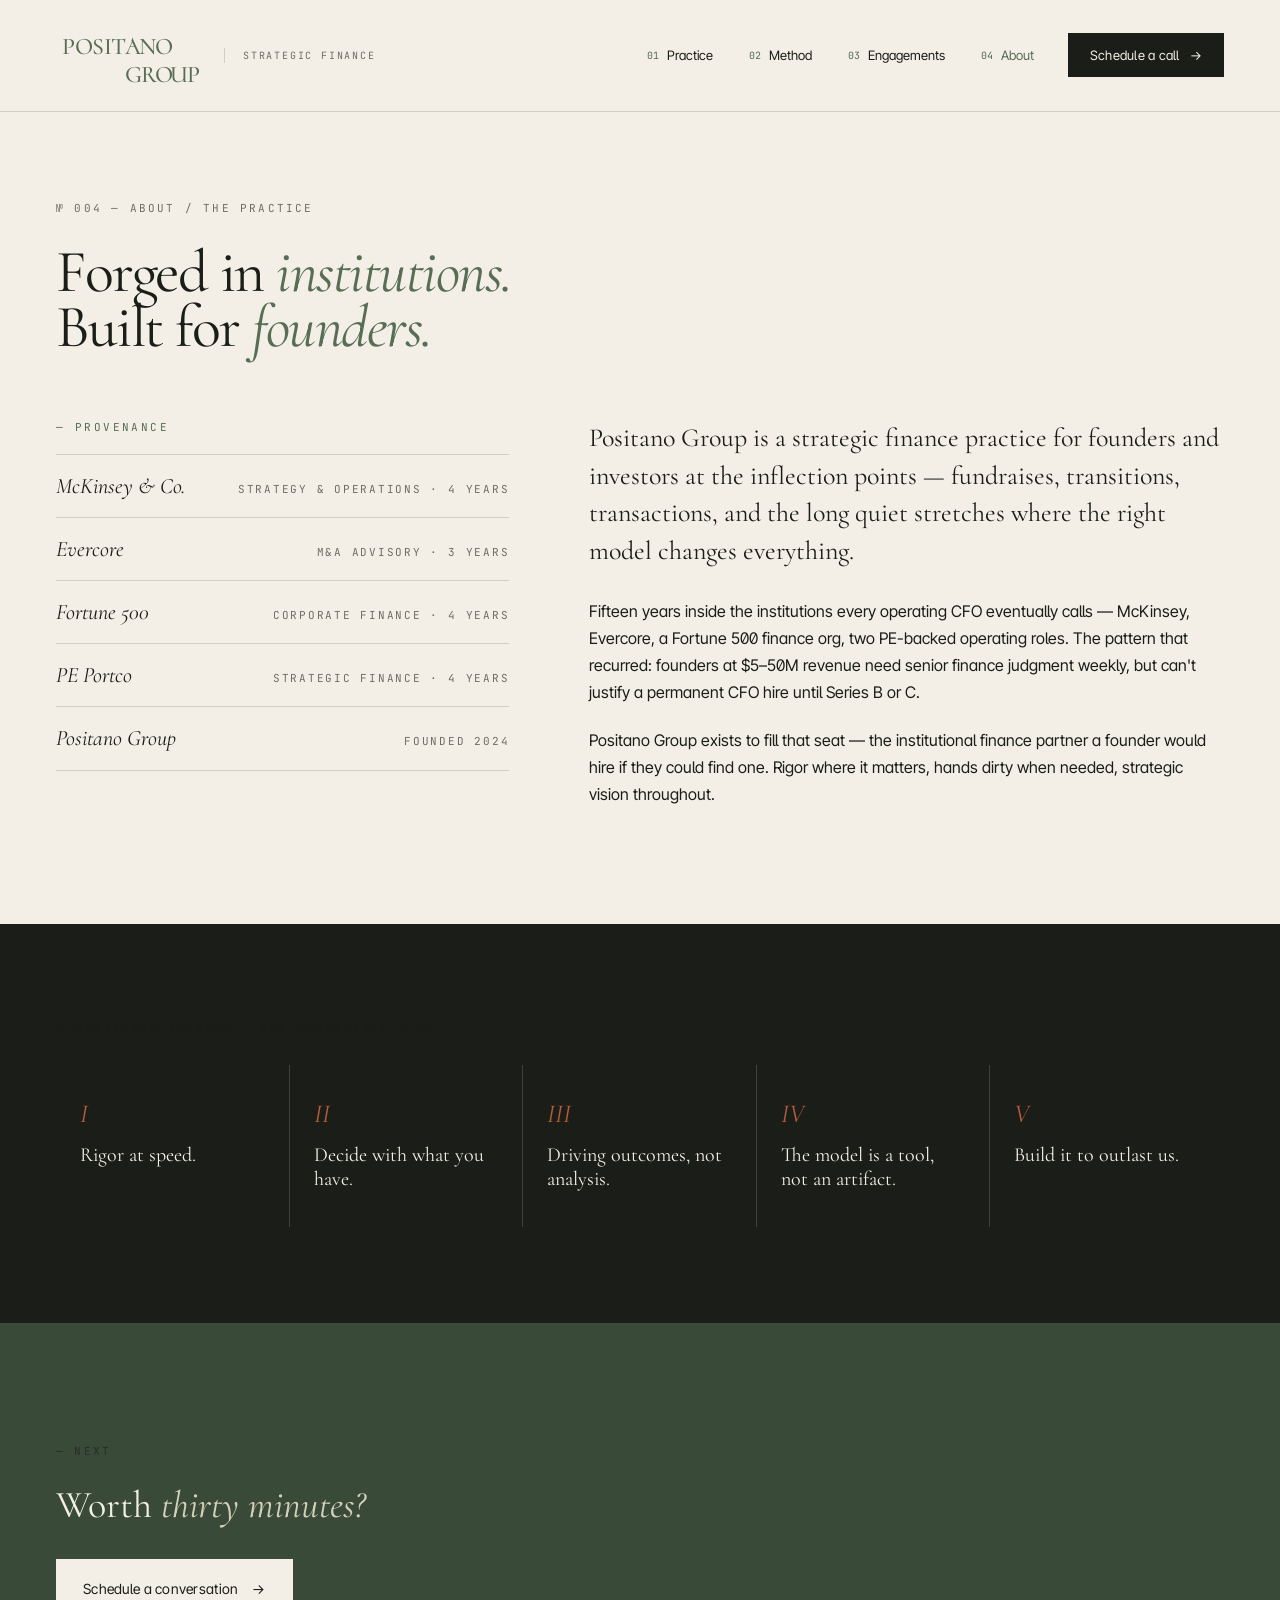
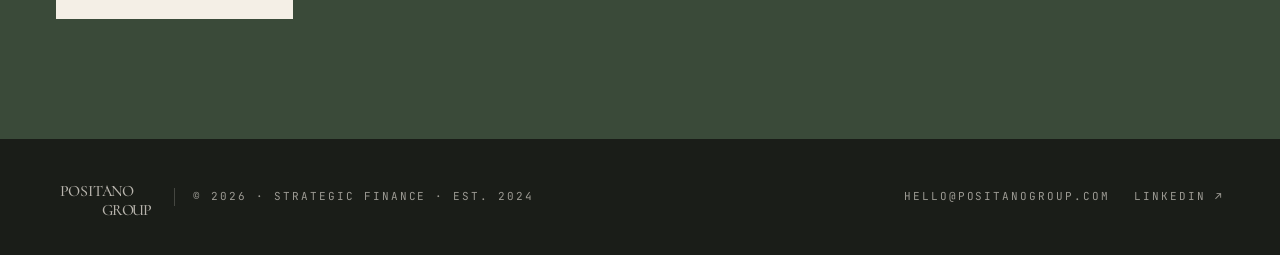
==== commit 921a3a69: "Add files via upload" ====
--- a/about.html
+++ b/about.html
@@ -95,11 +95,10 @@
     <div>
       <div class="provenance-label">— Provenance</div>
       <ul class="provenance-list">
-        <li><span class="k">McKinsey &amp; Co.</span><span class="v">Strategy &amp; Operations · 3 years</span></li>
-        <li><span class="k">Evercore</span><span class="v">M&amp;A Advisory · 5 years</span></li>
-        <li><span class="k">Fortune 500</span><span class="v">Corporate Finance · 3 years</span></li>
-        <li><span class="k">PE Portco</span><span class="v">Strategic Finance · 2 years</span></li>
-        <li><span class="k">LatAm Unicorn</span><span class="v">Strategy &amp; Operations · 2 years</span></li>
+        <li><span class="k">McKinsey &amp; Co.</span><span class="v">Strategy &amp; Operations · 4 years</span></li>
+        <li><span class="k">Evercore</span><span class="v">M&amp;A Advisory · 3 years</span></li>
+        <li><span class="k">Fortune 500</span><span class="v">Corporate Finance · 4 years</span></li>
+        <li><span class="k">PE Portco</span><span class="v">Strategic Finance · 4 years</span></li>
         <li><span class="k">Positano Group</span><span class="v">Founded 2024</span></li>
       </ul>
     </div>
--- a/assets/styles.css
+++ b/assets/styles.css
@@ -117,7 +117,7 @@
 }
 .nav-logo {
   width: 150px;
-  color: var(--a-ink);
+  color: var(--a-sage);
 }
 .nav-logo svg { width: 100%; height: auto; }
 .nav-tag {
@@ -147,7 +147,7 @@
   font-size: 10px;
   color: var(--a-sage);
 }
-.nav-cta {
+.nav-links a.nav-cta {
   margin-left: 16px;
   background: var(--a-ink);
   color: var(--a-cream);
@@ -157,7 +157,7 @@
   display: inline-flex; align-items: center; gap: 10px;
   transition: background 0.2s, transform 0.2s;
 }
-.nav-cta:hover { background: var(--a-sage-deep); transform: translateY(-1px); }
+.nav-links a.nav-cta:hover { background: var(--a-sage-deep); color: var(--a-cream); transform: translateY(-1px); }
 
 /* Hamburger */
 .nav-toggle {
@@ -1189,7 +1189,7 @@
 .beliefs .meta { color: var(--a-clay); margin-bottom: 36px; }
 .beliefs-grid {
   display: grid;
-  grid-template-columns: repeat(5, 1fr);
+  grid-template-columns: repeat(5, minmax(0, 1fr));
 }
 .belief {
   padding: 36px 24px;
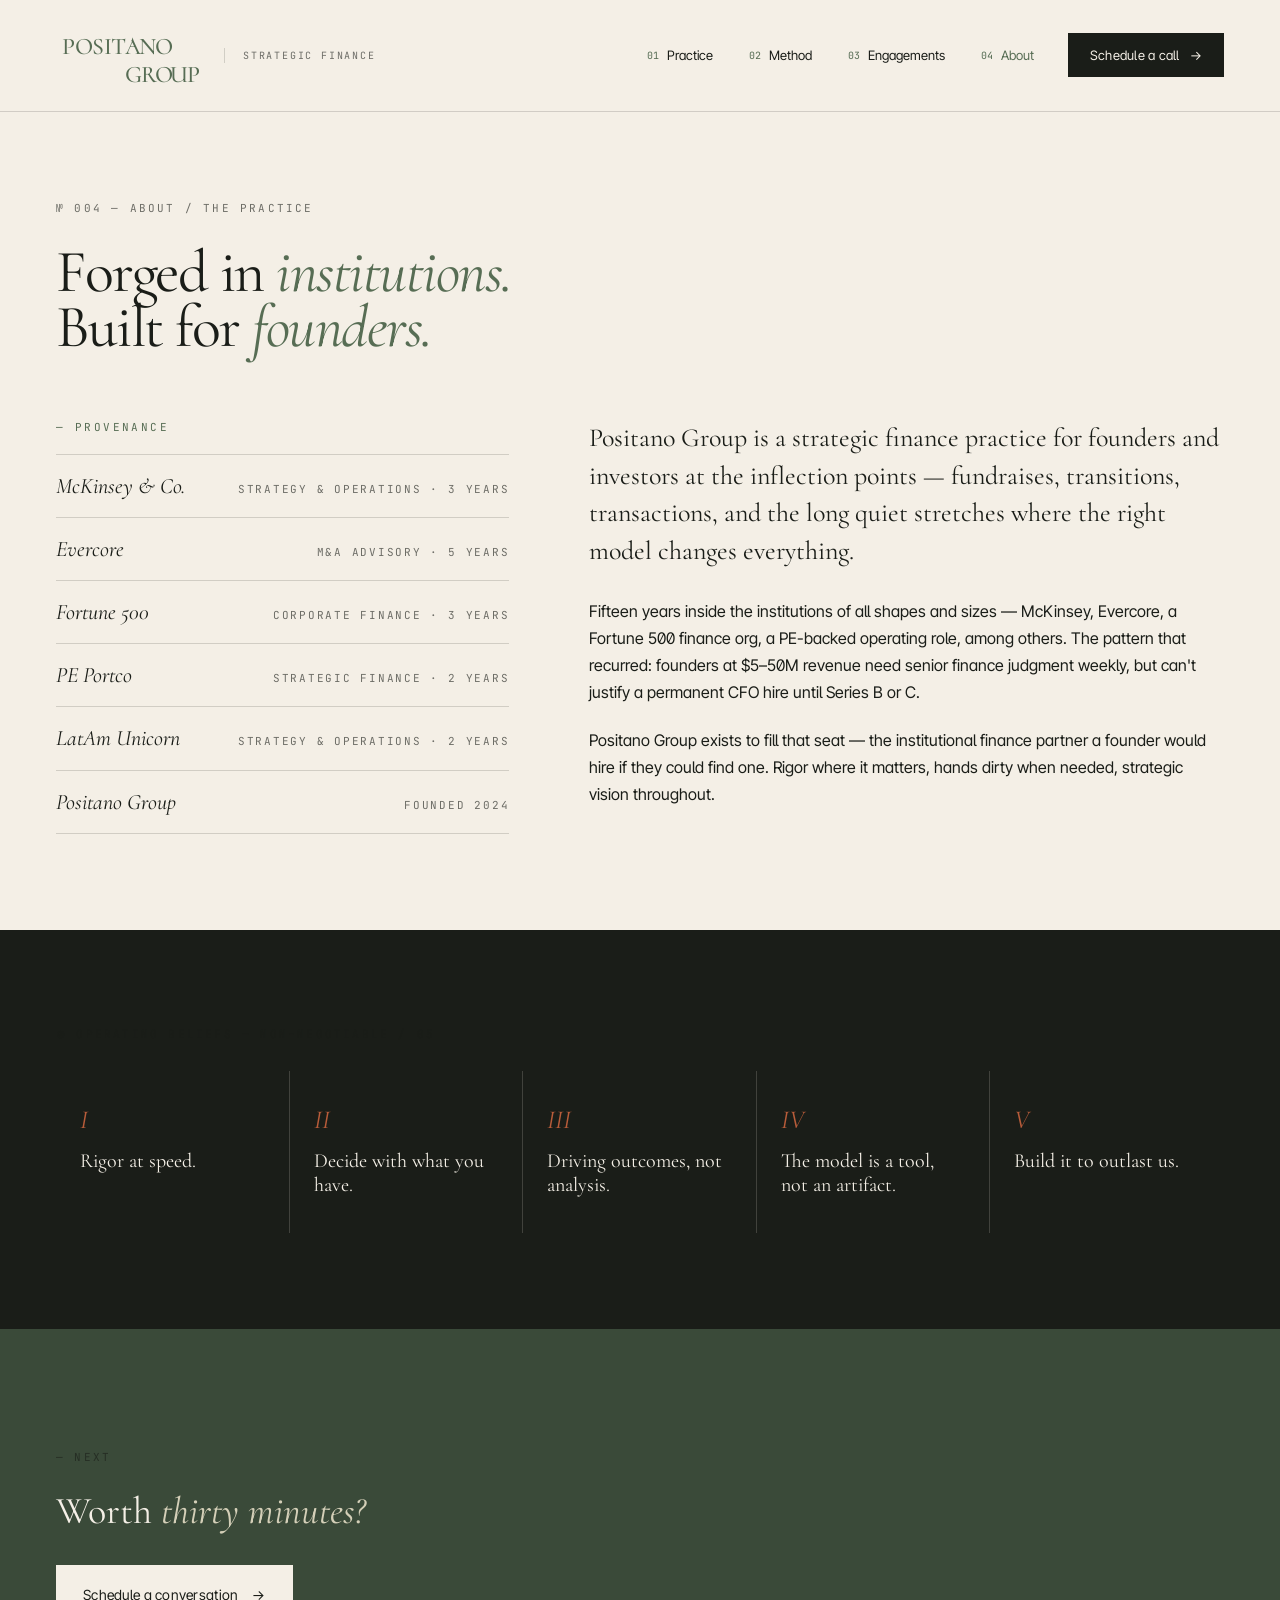
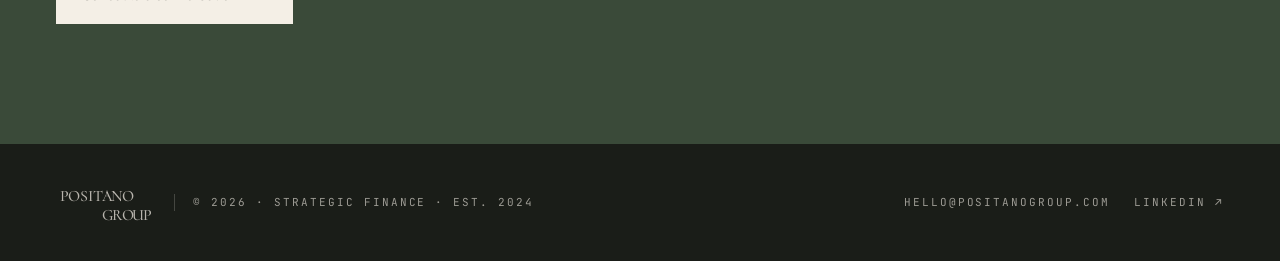
==== commit 9d951fc1: "Update about.html" ====
--- a/about.html
+++ b/about.html
@@ -95,16 +95,17 @@
     <div>
       <div class="provenance-label">— Provenance</div>
       <ul class="provenance-list">
-        <li><span class="k">McKinsey &amp; Co.</span><span class="v">Strategy &amp; Operations · 4 years</span></li>
-        <li><span class="k">Evercore</span><span class="v">M&amp;A Advisory · 3 years</span></li>
-        <li><span class="k">Fortune 500</span><span class="v">Corporate Finance · 4 years</span></li>
-        <li><span class="k">PE Portco</span><span class="v">Strategic Finance · 4 years</span></li>
+        <li><span class="k">McKinsey &amp; Co.</span><span class="v">Strategy &amp; Operations · 3 years</span></li>
+        <li><span class="k">Evercore</span><span class="v">M&amp;A Advisory · 5 years</span></li>
+        <li><span class="k">Fortune 500</span><span class="v">Corporate Finance · 3 years</span></li>
+        <li><span class="k">PE Portco</span><span class="v">Strategic Finance · 2 years</span></li>
+                <li><span class="k">LatAm Unicorn</span><span class="v">Strategy &amp; Operations · 2 years</span></li>
         <li><span class="k">Positano Group</span><span class="v">Founded 2024</span></li>
       </ul>
     </div>
     <div class="about-prose">
       <p class="lede">Positano Group is a strategic finance practice for founders and investors at the inflection points — fundraises, transitions, transactions, and the long quiet stretches where the right model changes everything.</p>
-      <p>Fifteen years inside the institutions every operating CFO eventually calls — McKinsey, Evercore, a Fortune 500 finance org, two PE-backed operating roles. The pattern that recurred: founders at $5–50M revenue need senior finance judgment weekly, but can't justify a permanent CFO hire until Series B or C.</p>
+      <p>Fifteen years inside the institutions of all shapes and sizes — McKinsey, Evercore, a Fortune 500 finance org, a PE-backed operating role, among others. The pattern that recurred: founders at $5–50M revenue need senior finance judgment weekly, but can't justify a permanent CFO hire until Series B or C.</p>
       <p>Positano Group exists to fill that seat — the institutional finance partner a founder would hire if they could find one. Rigor where it matters, hands dirty when needed, strategic vision throughout.</p>
     </div>
   </div>
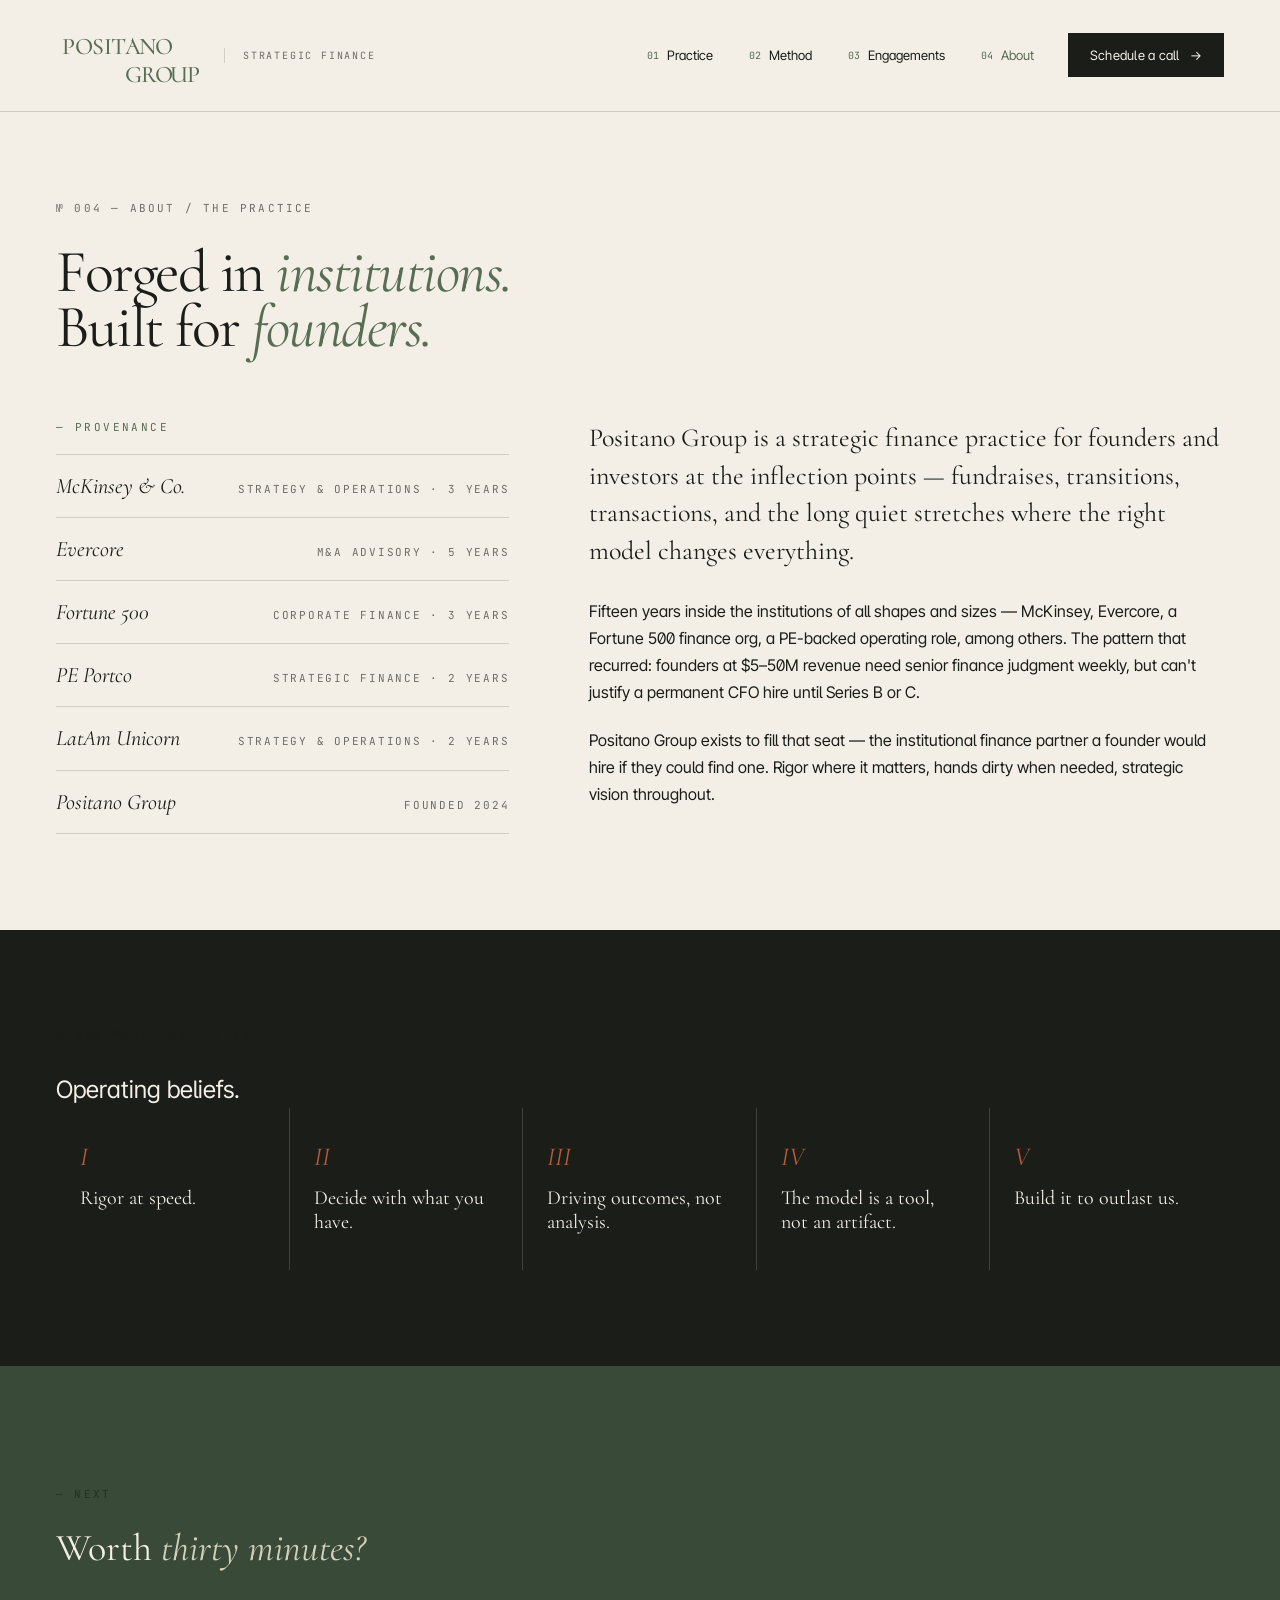
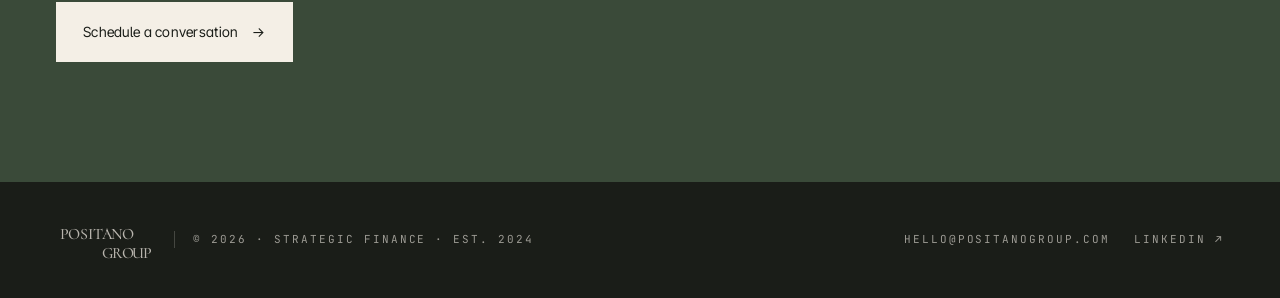
==== commit 69ca6c85: "Update about.html" ====
--- a/about.html
+++ b/about.html
@@ -32,7 +32,7 @@
 <link rel="preconnect" href="https://fonts.gstatic.com" crossorigin>
 
 <link href="https://fonts.googleapis.com/css2?family=Cormorant+Garamond:ital,wght@0,400;0,500;0,600;1,400;1,500&family=Inter+Tight:wght@400;500;600&family=JetBrains+Mono:wght@400;500&display=swap" rel="stylesheet">
-<link rel="stylesheet" href="assets/styles.css">
+<link rel="stylesheet" href="assets/styles.css?v=3">
 
 <script type="application/ld+json">
 {
@@ -99,7 +99,7 @@
         <li><span class="k">Evercore</span><span class="v">M&amp;A Advisory · 5 years</span></li>
         <li><span class="k">Fortune 500</span><span class="v">Corporate Finance · 3 years</span></li>
         <li><span class="k">PE Portco</span><span class="v">Strategic Finance · 2 years</span></li>
-                <li><span class="k">LatAm Unicorn</span><span class="v">Strategy &amp; Operations · 2 years</span></li>
+        <li><span class="k">LatAm Unicorn</span><span class="v">Strategy &amp; Operations · 2 years</span></li>
         <li><span class="k">Positano Group</span><span class="v">Founded 2024</span></li>
       </ul>
     </div>
@@ -112,8 +112,8 @@
 </section>
 
 <section class="beliefs" aria-labelledby="beliefs-heading">
-  <div class="section-meta">⊕ Operating Beliefs — Non-negotiable / 05</div>
-  <h2 id="beliefs-heading" class="sr-only">Operating Beliefs</h2>
+  <div class="section-meta">⊕ Non-negotiable / 05</div>
+  <h2 id="beliefs-heading" class="beliefs-title">Operating <span class="accent">beliefs.</span></h2>
   <div class="beliefs-grid">
     <div class="belief"><span class="num">I</span><span class="t">Rigor at speed.</span></div>
     <div class="belief"><span class="num">II</span><span class="t">Decide with what you have.</span></div>
@@ -149,6 +149,6 @@
   </div>
 </footer>
 
-<script src="assets/site.js" defer></script>
+<script src="assets/site.js?v=3" defer></script>
 </body>
 </html>
